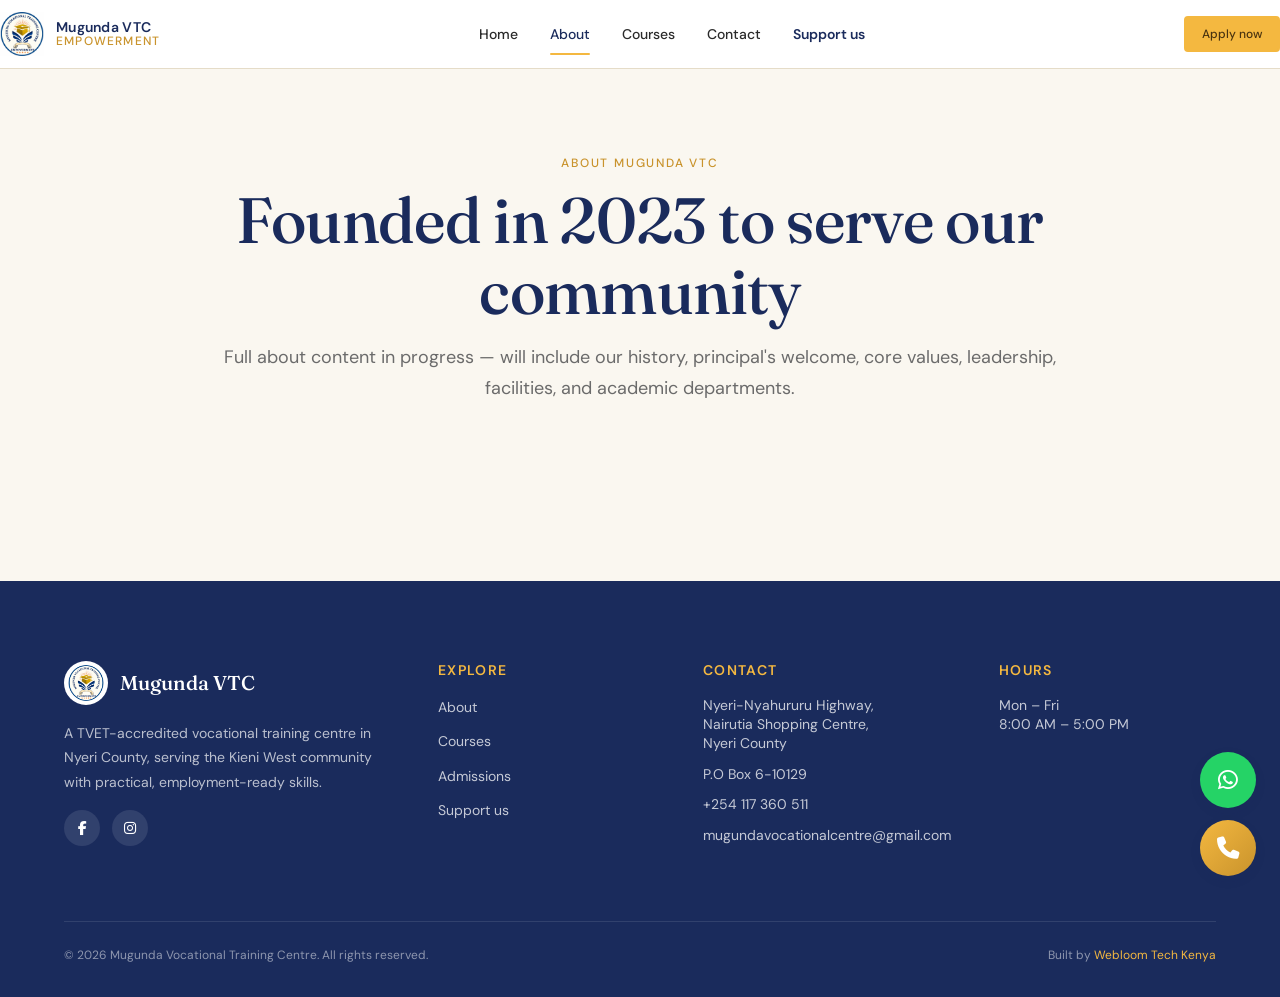
==== about/index.html @ 92c5f70f "Sprint 1 + 2: real content, real photos, contact info synced across all pages" ====
<!DOCTYPE html>
<html lang="en">

<head>
  <meta charset="UTF-8" />
  <meta name="viewport" content="width=device-width, initial-scale=1.0" />
  <title>About — Mugunda Vocational Training Centre</title>
  <meta name="description" content="The story of Mugunda VTC — founded in 2023 to serve Kieni West, now a TVET-accredited vocational training centre." />
  <link rel="icon" type="image/jpeg" href="/assets/images/logo/mugunda-logo.jpg" />
  <link rel="stylesheet" href="https://cdnjs.cloudflare.com/ajax/libs/font-awesome/6.7.2/css/all.min.css" />
  <link rel="preconnect" href="https://fonts.googleapis.com" />
  <link rel="preconnect" href="https://fonts.gstatic.com" crossorigin />
  <link
    href="https://fonts.googleapis.com/css2?family=DM+Sans:wght@400;500;600;700&family=Fraunces:opsz,wght@9..144,400;9..144,500;9..144,600&display=swap"
    rel="stylesheet" />
  <link rel="stylesheet" href="/assets/css/main.css" />
</head>

<body>

  <header class="nav" role="banner">
    <div class="container nav__inner">
      <a href="/" class="nav__logo" aria-label="Mugunda VTC home">
        <img src="/assets/images/logo/mugunda-logo.jpg" alt="" width="44" height="44" />
        <span class="nav__logo-text">
          <span class="nav__logo-name">Mugunda VTC</span>
          <span class="nav__logo-tagline">Empowerment</span>
        </span>
      </a>
      <nav aria-label="Main">
        <ul class="nav__links">
          <li><a href="/" class="nav__link">Home</a></li>
          <li><a href="/about/" class="nav__link is-active">About</a></li>
          <li><a href="/courses/" class="nav__link">Courses</a></li>
          <li><a href="/contact/" class="nav__link">Contact</a></li>
          <li><a href="/support-us/" class="nav__link nav__link--emphasis">Support us</a></li>
        </ul>
      </nav>
      <div class="nav__cta">
        <a href="/admissions/" class="btn btn--primary btn--sm">Apply now</a>
      </div>
      <button class="nav__toggle" type="button" aria-label="Open menu" aria-expanded="false">
        <span class="nav__toggle-bar" aria-hidden="true"></span>
      </button>
    </div>
  </header>

  <main id="main">
    <section class="section">
      <div class="container-narrow text-center">
        <span class="eyebrow">About Mugunda VTC</span>
        <h1>Founded in 2023 to serve our community</h1>
        <p class="lead mt-4 text-muted">
          Full about content in progress — will include our history, principal's welcome, core values, leadership, facilities, and academic departments.
        </p>
      </div>
    </section>
  </main>

  <footer class="footer" role="contentinfo">
    <div class="container">
      <div class="footer__grid">
        <div class="footer__brand">
          <div class="footer__logo">
            <img src="/assets/images/logo/mugunda-logo.jpg" alt="" width="44" height="44" />
            <span class="footer__logo-text">Mugunda VTC</span>
          </div>
          <p class="footer__blurb">
            A TVET-accredited vocational training centre in Nyeri County, serving the Kieni West community with practical, employment-ready skills.
          </p>
          <div class="footer__socials">
            <a href="#" class="footer__social" aria-label="Facebook"><i class="fa-brands fa-facebook-f"></i></a>
            <a href="#" class="footer__social" aria-label="Instagram"><i class="fa-brands fa-instagram"></i></a>
          </div>
        </div>
        <div>
          <h4 class="footer__heading">Explore</h4>
          <div class="footer__links">
            <a href="/about/" class="footer__link">About</a>
            <a href="/courses/" class="footer__link">Courses</a>
            <a href="/admissions/" class="footer__link">Admissions</a>
            <a href="/support-us/" class="footer__link">Support us</a>
          </div>
        </div>
        <div>
          <h4 class="footer__heading">Contact</h4>
          <div class="footer__contact-item">Nyeri-Nyahururu Highway,<br />Nairutia Shopping Centre,<br />Nyeri County</div>
          <div class="footer__contact-item">P.O Box 6-10129</div>
          <div class="footer__contact-item">+254 117 360 511</div>
          <div class="footer__contact-item">mugundavocationalcentre@gmail.com</div>
        </div>
        <div>
          <h4 class="footer__heading">Hours</h4>
          <div class="footer__contact-item">Mon – Fri<br />8:00 AM – 5:00 PM</div>
        </div>
      </div>
      <div class="footer__bottom">
        <div>© <span id="year">2026</span> Mugunda Vocational Training Centre. All rights reserved.</div>
        <div>Built by <a href="https://webloom-tech.onrender.com/" target="_blank"  style="color: var(--color-gold);">Webloom Tech Kenya</a>
        </div>
      </div>
    </div>
  </footer>

  <!-- <div class="float-actions" aria-label="Quick contact">
    <a href="https://wa.me/254117360511" class="float-btn float-btn--whatsapp" aria-label="Chat on WhatsApp" target="_blank" rel="noopener">W</a>
    <a href="tel:+254117360511" class="float-btn float-btn--call" aria-label="Call us">☎</a>
  </div> -->

  <div class="float-actions" aria-label="Quick contact">
    <a href="https://wa.me/254117360511" class="float-btn float-btn--whatsapp" aria-label="Chat on WhatsApp"
      target="_blank" rel="noopener">
      <i class="fa-brands fa-whatsapp"></i>
    </a>

    <a href="tel:+254117360511" class="float-btn float-btn--call" aria-label="Call us">
      <i class="fa-solid fa-phone"></i>
    </a>
  </div>

  <script src="/assets/js/main.js" defer></script>
  <script>document.getElementById('year').textContent = new Date().getFullYear();</script>
</body>

</html>
---- assets/css/main.css ----
/* ============================================================
   Mugunda VTC — main CSS entry point
   Every HTML page links this file and only this file.
   ============================================================ */

/* Base — tokens, reset, typography, utilities */
@import url('base/variables.css');
@import url('base/reset.css');
@import url('base/typography.css');
@import url('base/utilities.css');

/* Layout — containers, grid, nav, footer */
@import url('layout/container.css');
@import url('layout/grid.css');
@import url('layout/nav.css');
@import url('layout/footer.css');

/* Components — reusable UI pieces */
@import url('components/buttons.css');
@import url('components/cards.css');
@import url('components/forms.css');

/* Pages — page-specific overrides (kept as small as possible) */
@import url('pages/home.css');
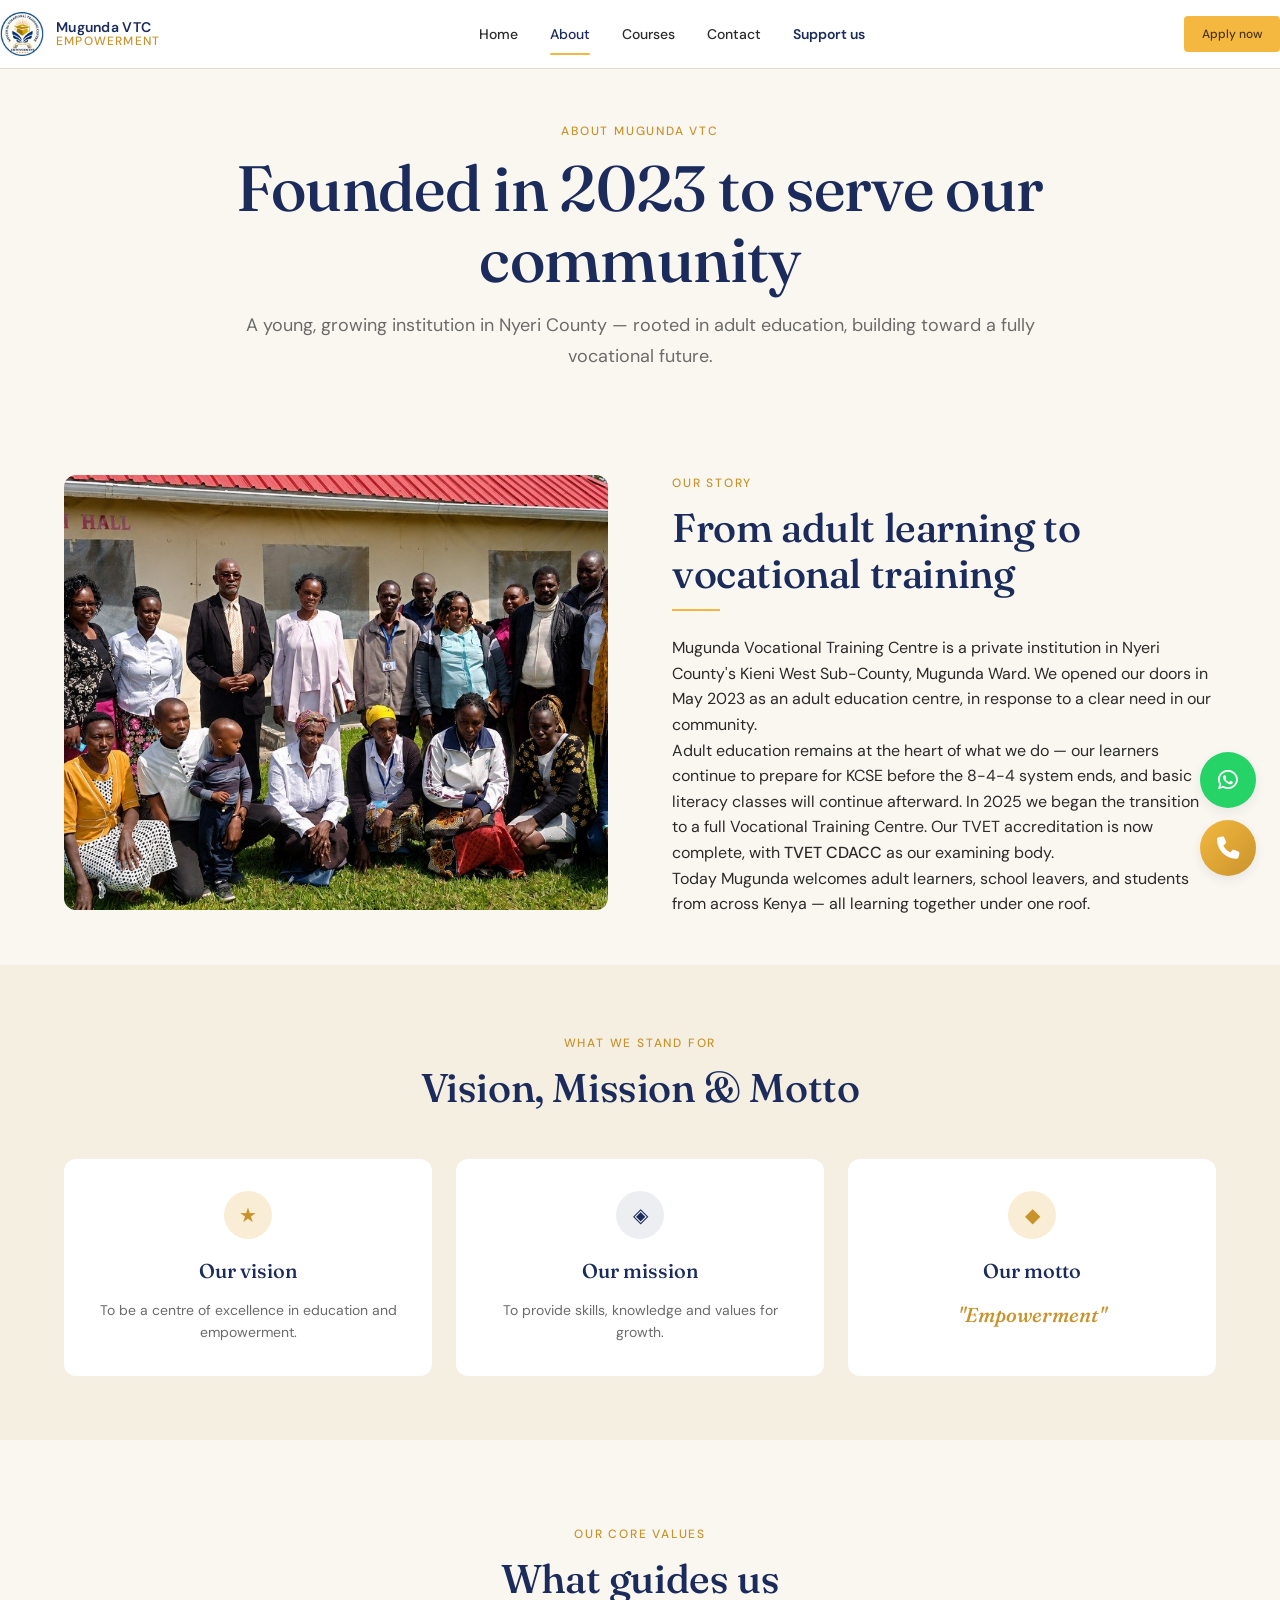
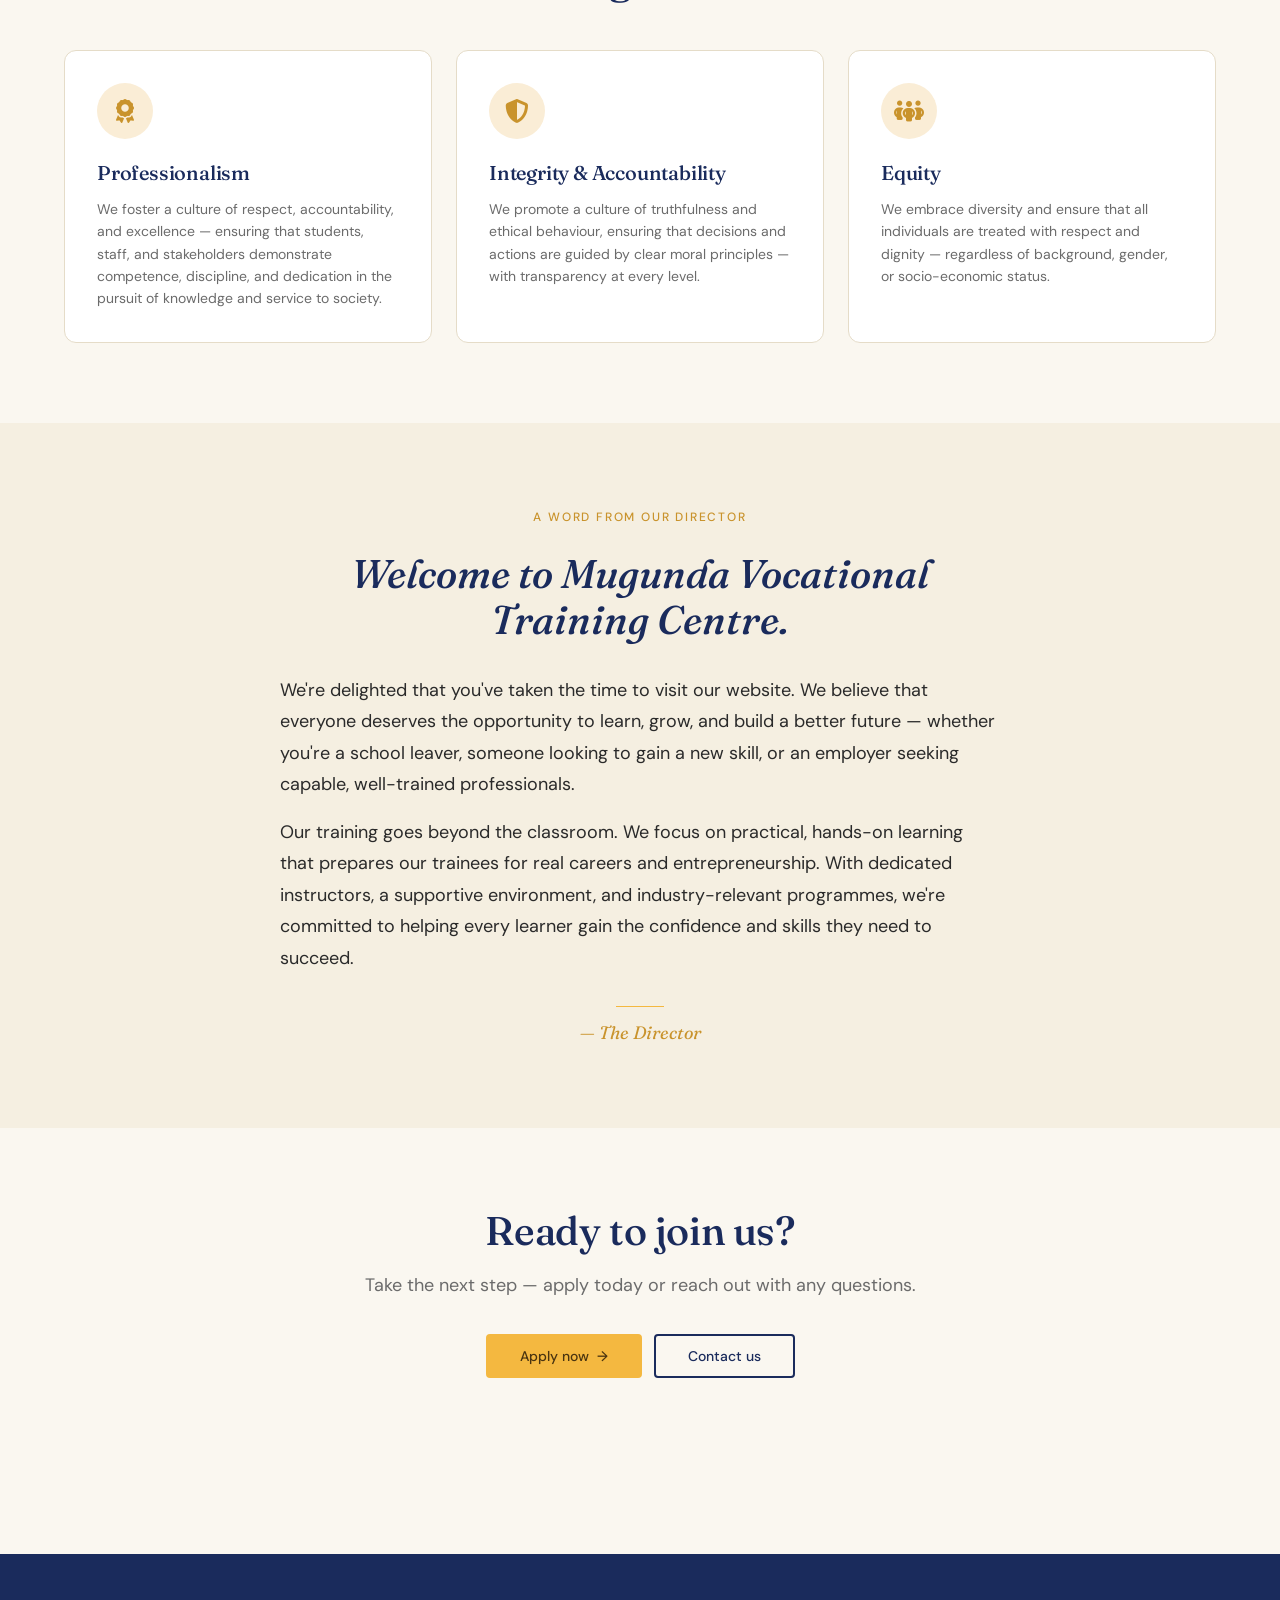
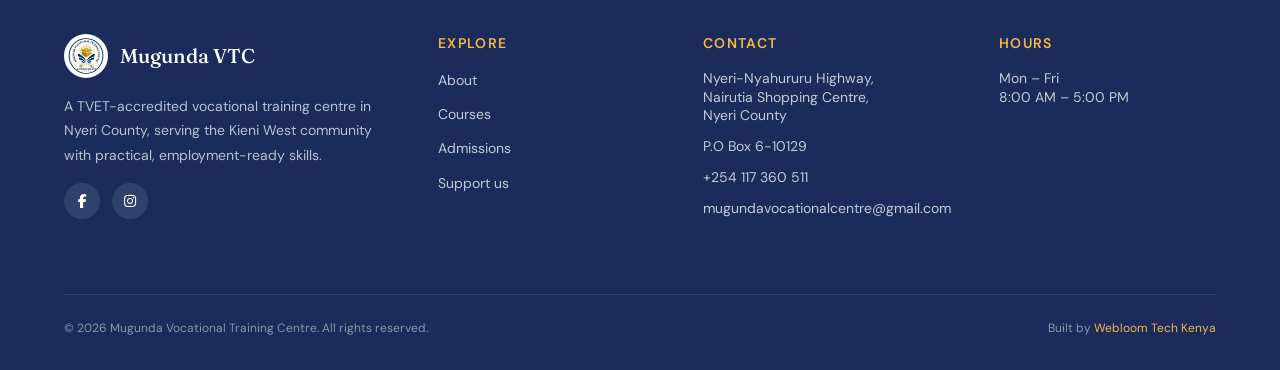
==== commit 26cca01e: "Sprint 5: About page with story, VMV, core values, and director's welcome" ====
--- a/about/index.html
+++ b/about/index.html
@@ -5,7 +5,8 @@
   <meta charset="UTF-8" />
   <meta name="viewport" content="width=device-width, initial-scale=1.0" />
   <title>About — Mugunda Vocational Training Centre</title>
-  <meta name="description" content="The story of Mugunda VTC — founded in 2023 to serve Kieni West, now a TVET-accredited vocational training centre." />
+  <meta name="description"
+    content="The story of Mugunda VTC — founded in 2023 to serve Kieni West, now a TVET-accredited vocational training centre." />
   <link rel="icon" type="image/jpeg" href="/assets/images/logo/mugunda-logo.jpg" />
   <link rel="stylesheet" href="https://cdnjs.cloudflare.com/ajax/libs/font-awesome/6.7.2/css/all.min.css" />
   <link rel="preconnect" href="https://fonts.googleapis.com" />
@@ -14,6 +15,117 @@
     href="https://fonts.googleapis.com/css2?family=DM+Sans:wght@400;500;600;700&family=Fraunces:opsz,wght@9..144,400;9..144,500;9..144,600&display=swap"
     rel="stylesheet" />
   <link rel="stylesheet" href="/assets/css/main.css" />
+
+  <!-- Page-scoped styles (about page only) -->
+  <style>
+    .core-values-grid {
+      display: grid;
+      grid-template-columns: 1fr;
+      gap: var(--space-5);
+    }
+
+    @media (min-width: 720px) {
+      .core-values-grid {
+        grid-template-columns: repeat(3, 1fr);
+      }
+    }
+
+    .core-value-card {
+      background: var(--color-white);
+      border: 1px solid var(--color-border);
+      border-radius: var(--radius-lg);
+      padding: var(--space-6);
+      display: flex;
+      flex-direction: column;
+      gap: var(--space-3);
+      transition: transform var(--dur-base) var(--ease),
+        box-shadow var(--dur-base) var(--ease);
+    }
+
+    .core-value-card:hover {
+      transform: translateY(-3px);
+      box-shadow: var(--shadow-md);
+    }
+
+    .core-value-card__icon {
+      width: 56px;
+      height: 56px;
+      border-radius: var(--radius-full);
+      background: var(--color-gold-soft);
+      color: var(--color-gold-dark);
+      display: flex;
+      align-items: center;
+      justify-content: center;
+      font-size: 1.5rem;
+      margin-bottom: var(--space-2);
+    }
+
+    .core-value-card__title {
+      font-family: var(--font-display);
+      font-size: var(--fs-lg);
+      font-weight: var(--fw-medium);
+      color: var(--color-navy);
+    }
+
+    .core-value-card__body {
+      font-size: var(--fs-sm);
+      color: var(--color-text-muted);
+      line-height: var(--lh-normal);
+    }
+
+    /* Director's welcome — editorial styling */
+    .director-welcome {
+      max-width: 720px;
+      margin: 0 auto;
+      text-align: center;
+    }
+
+    .director-welcome__greeting {
+      font-family: var(--font-display);
+      font-size: clamp(1.75rem, 2.5vw + 0.75rem, 2.5rem);
+      font-style: italic;
+      font-weight: var(--fw-medium);
+      color: var(--color-navy);
+      line-height: var(--lh-tight);
+      margin: var(--space-3) 0 var(--space-6);
+    }
+
+    .director-welcome__body p {
+      font-size: var(--fs-md);
+      line-height: var(--lh-relaxed);
+      color: var(--color-text);
+      margin-bottom: var(--space-4);
+      text-align: left;
+    }
+
+    .director-welcome__sign {
+      margin-top: var(--space-6);
+      font-family: var(--font-display);
+      font-style: italic;
+      font-size: var(--fs-md);
+      color: var(--color-gold-dark);
+    }
+
+    .director-welcome__sign::before {
+      content: '';
+      display: block;
+      width: 48px;
+      height: 1px;
+      background: var(--color-gold);
+      margin: 0 auto var(--space-3);
+    }
+
+    /* Story section adjustments */
+    .story-content h2::after {
+      content: '';
+      display: block;
+      width: 48px;
+      height: 2px;
+      background: var(--color-gold);
+      margin-top: var(--space-3);
+      margin-bottom: var(--space-5);
+    }
+  </style>
 </head>
 
 <body>
@@ -46,15 +158,157 @@
   </header>
 
   <main id="main">
-    <section class="section">
+
+    <!-- ================================================================
+         HERO
+         ================================================================ -->
+    <section class="section-sm">
       <div class="container-narrow text-center">
         <span class="eyebrow">About Mugunda VTC</span>
         <h1>Founded in 2023 to serve our community</h1>
         <p class="lead mt-4 text-muted">
-          Full about content in progress — will include our history, principal's welcome, core values, leadership, facilities, and academic departments.
+          A young, growing institution in Nyeri County — rooted in adult education, building toward a fully vocational future.
         </p>
       </div>
     </section>
+
+    <!-- ================================================================
+         OUR STORY
+         ================================================================ -->
+    <section class="section-sm">
+      <div class="container split-2">
+        <div class="feature-story__image">
+          <img src="/assets/images/hero/campus.jpg" alt="Mugunda VTC community and leadership at Tumaini Hall" />
+        </div>
+        <div class="story-content">
+          <span class="eyebrow">Our story</span>
+          <h2>From adult learning to vocational training</h2>
+          <p>
+            Mugunda Vocational Training Centre is a private institution in Nyeri County&#39;s Kieni West Sub-County, Mugunda Ward. We opened our doors in May 2023 as an adult education centre, in response to a clear need in our community.
+          </p>
+          <p>
+            Adult education remains at the heart of what we do — our learners continue to prepare for KCSE before the 8-4-4 system ends, and basic literacy classes will continue afterward. In 2025 we began the transition to a full Vocational Training Centre. Our TVET accreditation is now complete, with <strong>TVET CDACC</strong> as our examining body.
+          </p>
+          <p>
+            Today Mugunda welcomes adult learners, school leavers, and students from across Kenya — all learning together under one roof.
+          </p>
+        </div>
+      </div>
+    </section>
+
+    <!-- ================================================================
+         VISION / MISSION / MOTTO
+         ================================================================ -->
+    <section class="values">
+      <div class="container">
+        <div class="text-center mb-8">
+          <span class="eyebrow">What we stand for</span>
+          <h2>Vision, Mission &amp; Motto</h2>
+        </div>
+        <div class="values__grid">
+          <div class="value">
+            <div class="card__icon" aria-hidden="true">★</div>
+            <div class="value__label">Our vision</div>
+            <p class="value__body">To be a centre of excellence in education and empowerment.</p>
+          </div>
+          <div class="value">
+            <div class="card__icon card__icon--alt" aria-hidden="true">◈</div>
+            <div class="value__label">Our mission</div>
+            <p class="value__body">To provide skills, knowledge and values for growth.</p>
+          </div>
+          <div class="value">
+            <div class="card__icon" aria-hidden="true">◆</div>
+            <div class="value__label">Our motto</div>
+            <p class="value__body value__body--accent">"Empowerment"</p>
+          </div>
+        </div>
+      </div>
+    </section>
+
+    <!-- ================================================================
+         CORE VALUES
+         ================================================================ -->
+    <section class="section">
+      <div class="container">
+        <div class="text-center mb-8">
+          <span class="eyebrow">Our core values</span>
+          <h2>What guides us</h2>
+        </div>
+        <div class="core-values-grid">
+
+          <div class="core-value-card">
+            <div class="core-value-card__icon" aria-hidden="true">
+              <i class="fa-solid fa-award"></i>
+            </div>
+            <h3 class="core-value-card__title">Professionalism</h3>
+            <p class="core-value-card__body">
+              We foster a culture of respect, accountability, and excellence — ensuring that students, staff, and stakeholders demonstrate competence, discipline, and dedication in the pursuit of knowledge and service to society.
+            </p>
+          </div>
+
+          <div class="core-value-card">
+            <div class="core-value-card__icon" aria-hidden="true">
+              <i class="fa-solid fa-shield-halved"></i>
+            </div>
+            <h3 class="core-value-card__title">Integrity &amp; Accountability</h3>
+            <p class="core-value-card__body">
+              We promote a culture of truthfulness and ethical behaviour, ensuring that decisions and actions are guided by clear moral principles — with transparency at every level.
+            </p>
+          </div>
+
+          <div class="core-value-card">
+            <div class="core-value-card__icon" aria-hidden="true">
+              <i class="fa-solid fa-people-group"></i>
+            </div>
+            <h3 class="core-value-card__title">Equity</h3>
+            <p class="core-value-card__body">
+              We embrace diversity and ensure that all individuals are treated with respect and dignity — regardless of background, gender, or socio-economic status.
+            </p>
+          </div>
+
+        </div>
+      </div>
+    </section>
+
+    <!-- ================================================================
+         A WORD FROM OUR DIRECTOR
+         ================================================================ -->
+    <section class="section" style="background: var(--color-cream-2);">
+      <div class="container-narrow">
+        <div class="director-welcome">
+          <span class="eyebrow">A word from our Director</span>
+          <p class="director-welcome__greeting">Welcome to Mugunda Vocational Training Centre.</p>
+          <div class="director-welcome__body">
+            <p>
+              We&#39;re delighted that you&#39;ve taken the time to visit our website. We believe that everyone deserves the opportunity to learn, grow, and build a better future — whether you&#39;re a school leaver, someone looking to gain a new skill, or an employer seeking capable, well-trained professionals.
+            </p>
+            <p>
+              Our training goes beyond the classroom. We focus on practical, hands-on learning that prepares our trainees for real careers and entrepreneurship. With dedicated instructors, a supportive environment, and industry-relevant programmes, we&#39;re committed to helping every learner gain the confidence and skills they need to succeed.
+            </p>
+          </div>
+          <div class="director-welcome__sign">— The Director</div>
+        </div>
+      </div>
+    </section>
+
+    <!-- ================================================================
+         BOTTOM CTA
+         ================================================================ -->
+    <section class="section">
+      <div class="container-narrow text-center">
+        <h2>Ready to join us?</h2>
+        <p class="lead mt-4 text-muted mb-6">
+          Take the next step — apply today or reach out with any questions.
+        </p>
+        <div class="flex gap-3" style="justify-content: center; flex-wrap: wrap;">
+          <a href="/admissions/" class="btn btn--primary">
+            Apply now <span class="btn__arrow" aria-hidden="true">→</span>
+          </a>
+          <a href="/contact/" class="btn btn--outline">Contact us</a>
+        </div>
+      </div>
+    </section>
+
   </main>
 
   <footer class="footer" role="contentinfo">
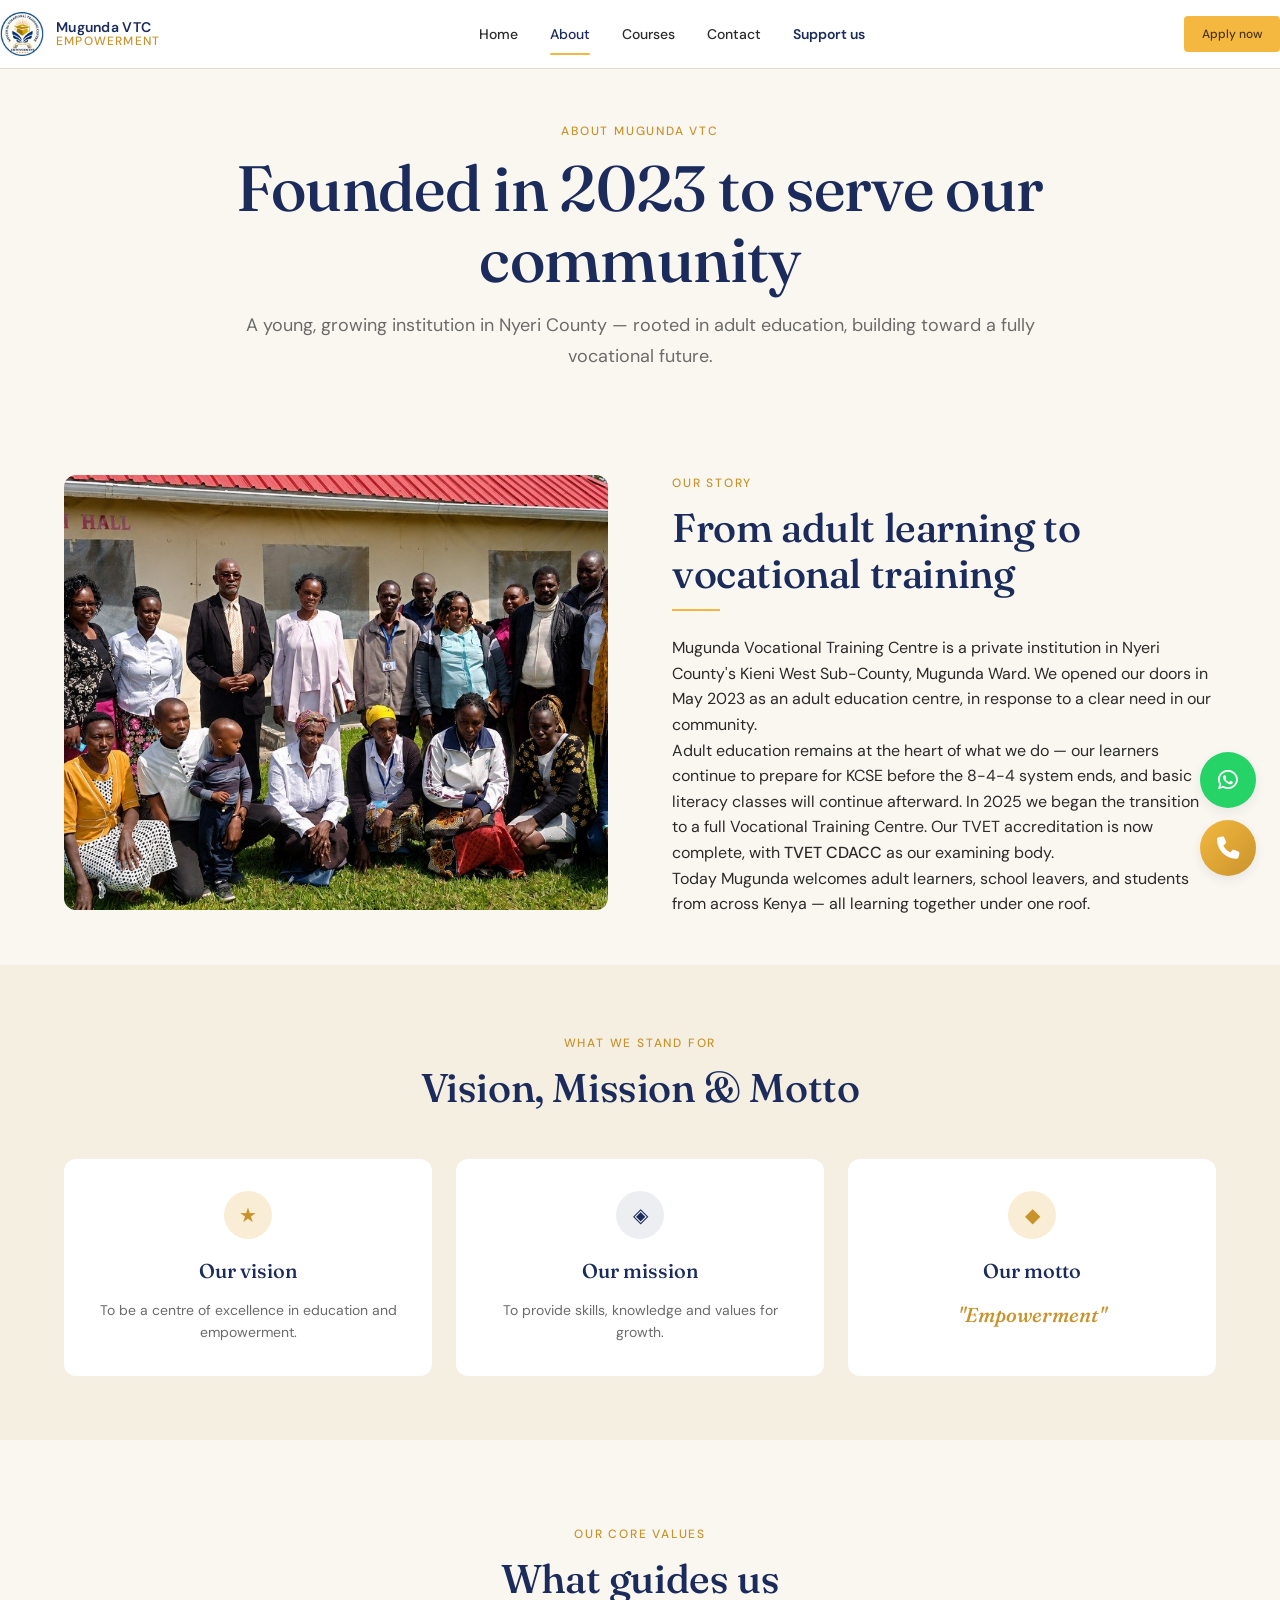
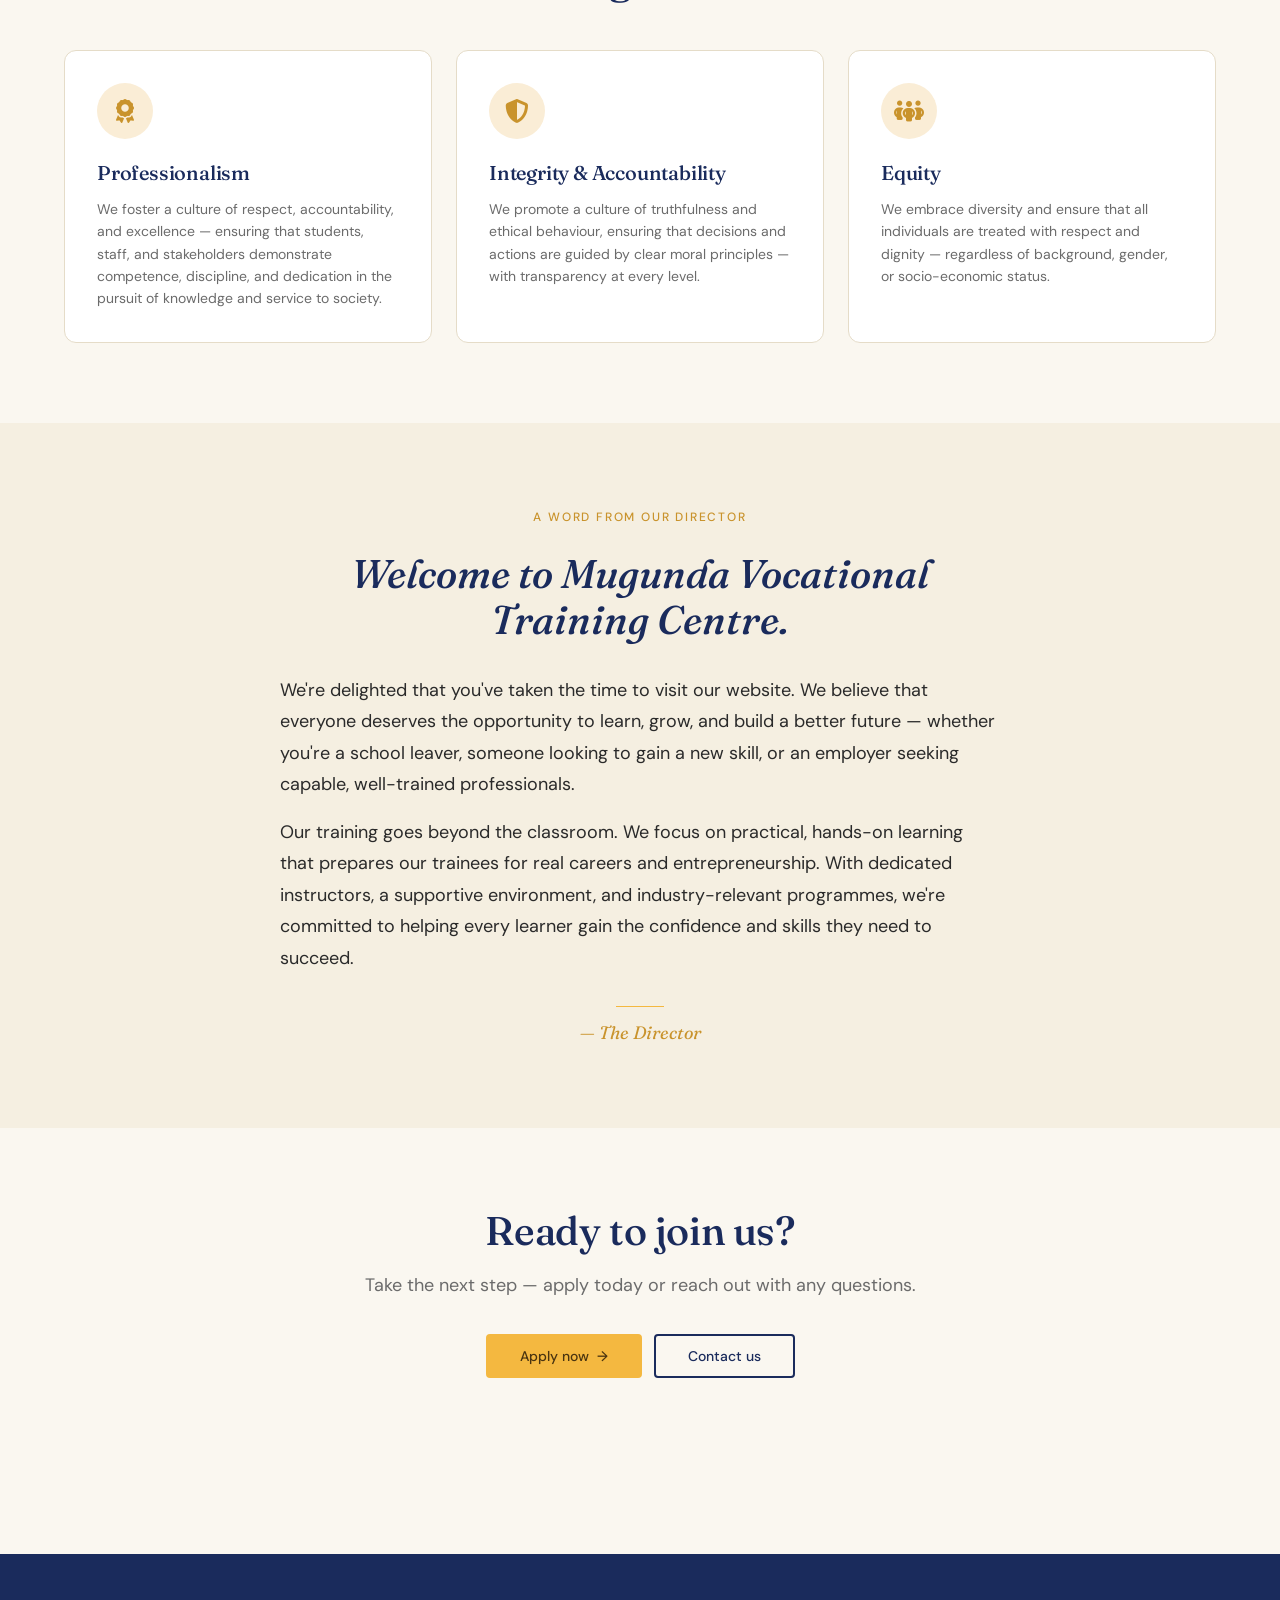
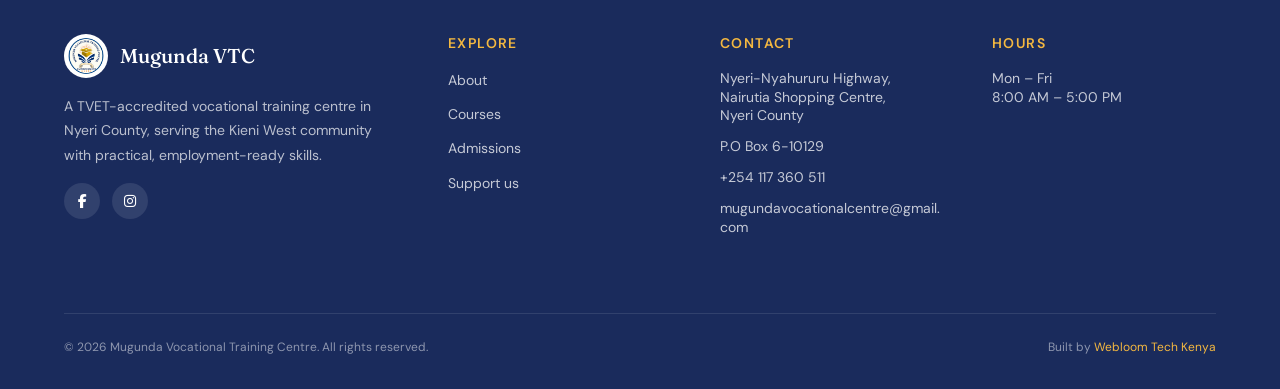
==== commit 6628e446: "seo done" ====
--- a/about/index.html
+++ b/about/index.html
@@ -6,7 +6,35 @@
   <meta name="viewport" content="width=device-width, initial-scale=1.0" />
   <title>About — Mugunda Vocational Training Centre</title>
   <meta name="description"
-    content="The story of Mugunda VTC — founded in 2023 to serve Kieni West, now a TVET-accredited vocational training centre." />
+    content="The story of Mugunda VTC — founded in 2023 to serve Kieni West, now a TVET-accredited vocational training centre in Nyeri County, Kenya." />
+  <meta name="keywords" content="about Mugunda VTC, Mugunda Vocational Training Centre history, Kieni West, TVET accredited, Nyeri County, vocational school Kenya" />
+  <meta name="author" content="Mugunda Vocational Training Centre" />
+  <meta name="robots" content="index, follow" />
+  <link rel="canonical" href="https://mugundavtc.co.ke/about/" />
+
+  <!-- Open Graph / Facebook -->
+  <meta property="og:type" content="website" />
+  <meta property="og:url" content="https://mugundavtc.co.ke/about/" />
+  <meta property="og:title" content="About — Mugunda Vocational Training Centre" />
+  <meta property="og:description" content="The story of Mugunda VTC — founded in 2023 to serve Kieni West, now a TVET-accredited vocational training centre in Nyeri County, Kenya." />
+  <meta property="og:image" content="https://mugundavtc.co.ke/assets/images/hero/campus.jpg" />
+  <meta property="og:image:width" content="1200" />
+  <meta property="og:image:height" content="630" />
+  <meta property="og:site_name" content="Mugunda Vocational Training Centre" />
+
+  <!-- Twitter -->
+  <meta name="twitter:card" content="summary_large_image" />
+  <meta name="twitter:url" content="https://mugundavtc.co.ke/about/" />
+  <meta name="twitter:title" content="About — Mugunda Vocational Training Centre" />
+  <meta name="twitter:description" content="The story of Mugunda VTC — founded in 2023 to serve Kieni West, now a TVET-accredited vocational training centre in Nyeri County, Kenya." />
+  <meta name="twitter:image" content="https://mugundavtc.co.ke/assets/images/hero/campus.jpg" />
+
+  <!-- Geo Location -->
+  <meta name="geo.region" content="KE-36" />
+  <meta name="geo.placename" content="Nyeri" />
+  <meta name="geo.position" content="-0.4167;36.9500" />
+  <meta name="ICBM" content="-0.4167, 36.9500" />
+
   <link rel="icon" type="image/jpeg" href="/assets/images/logo/mugunda-logo.jpg" />
   <link rel="stylesheet" href="https://cdnjs.cloudflare.com/ajax/libs/font-awesome/6.7.2/css/all.min.css" />
   <link rel="preconnect" href="https://fonts.googleapis.com" />
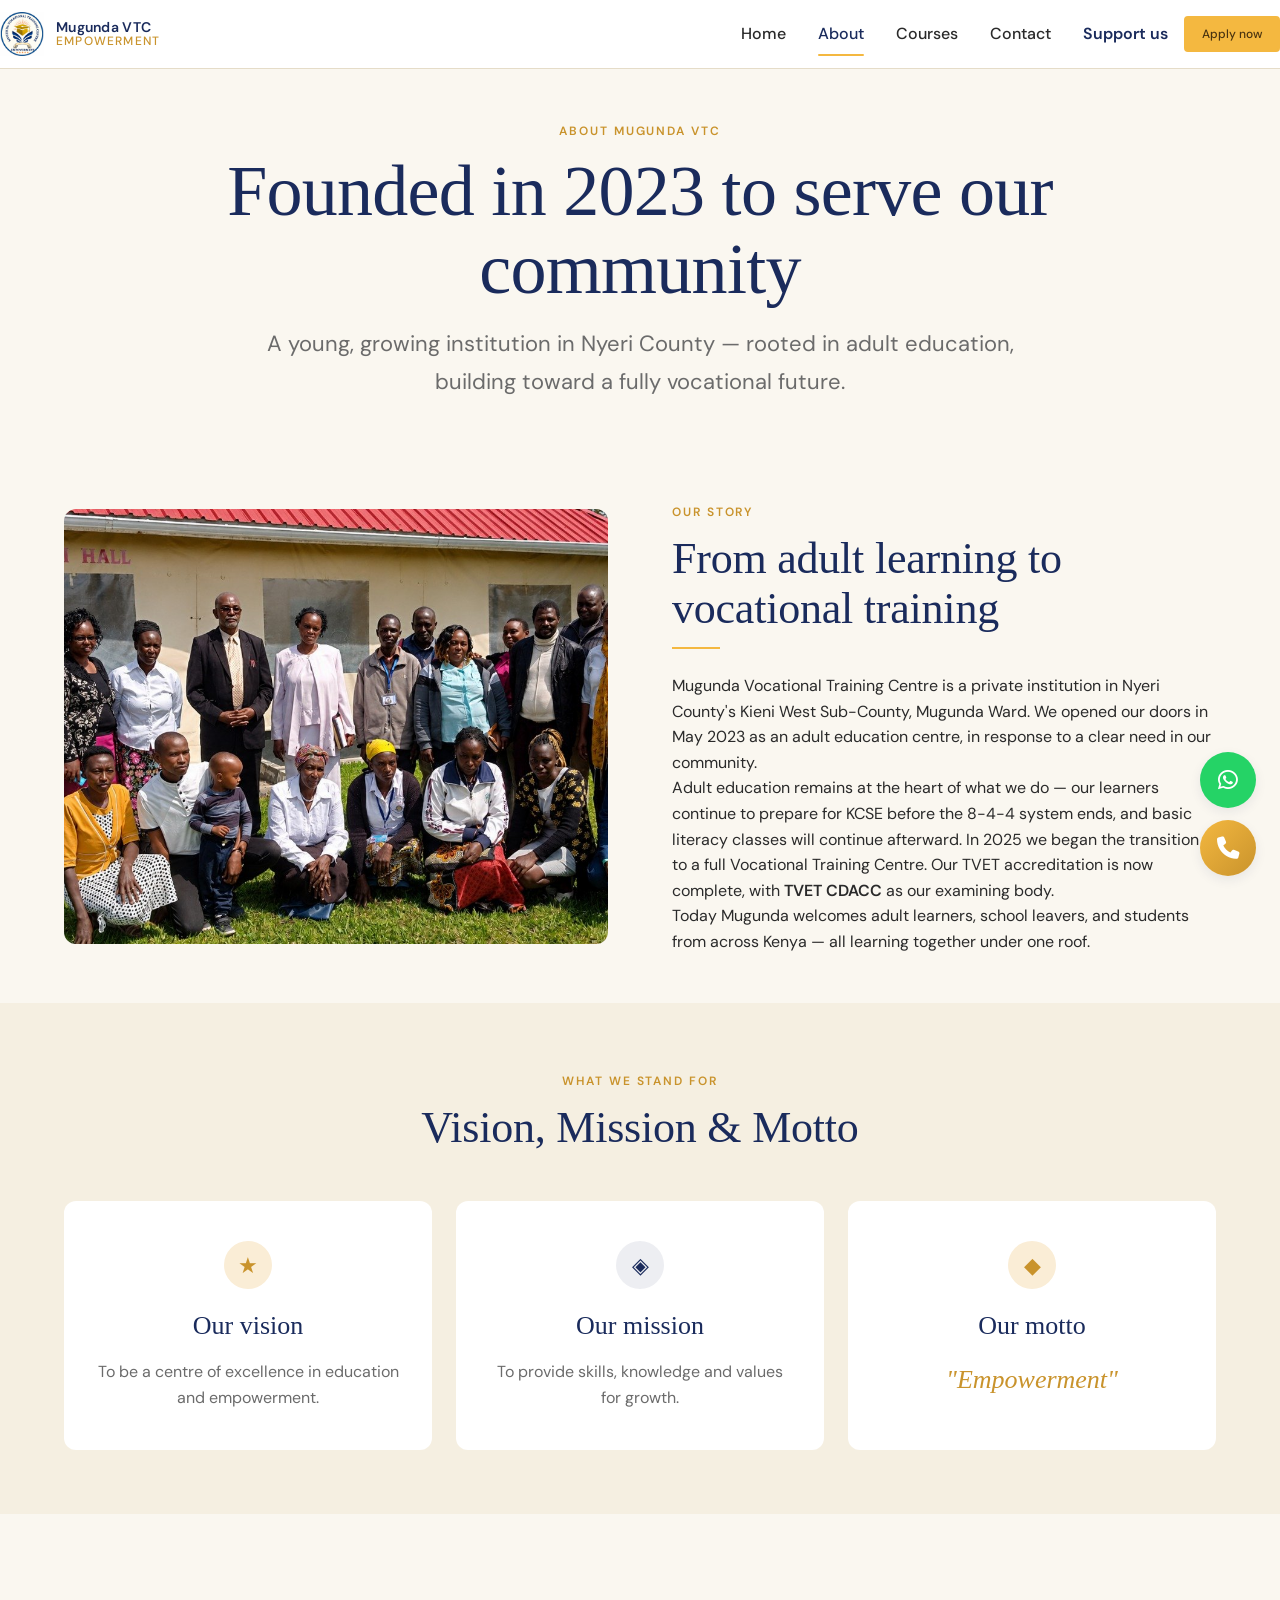
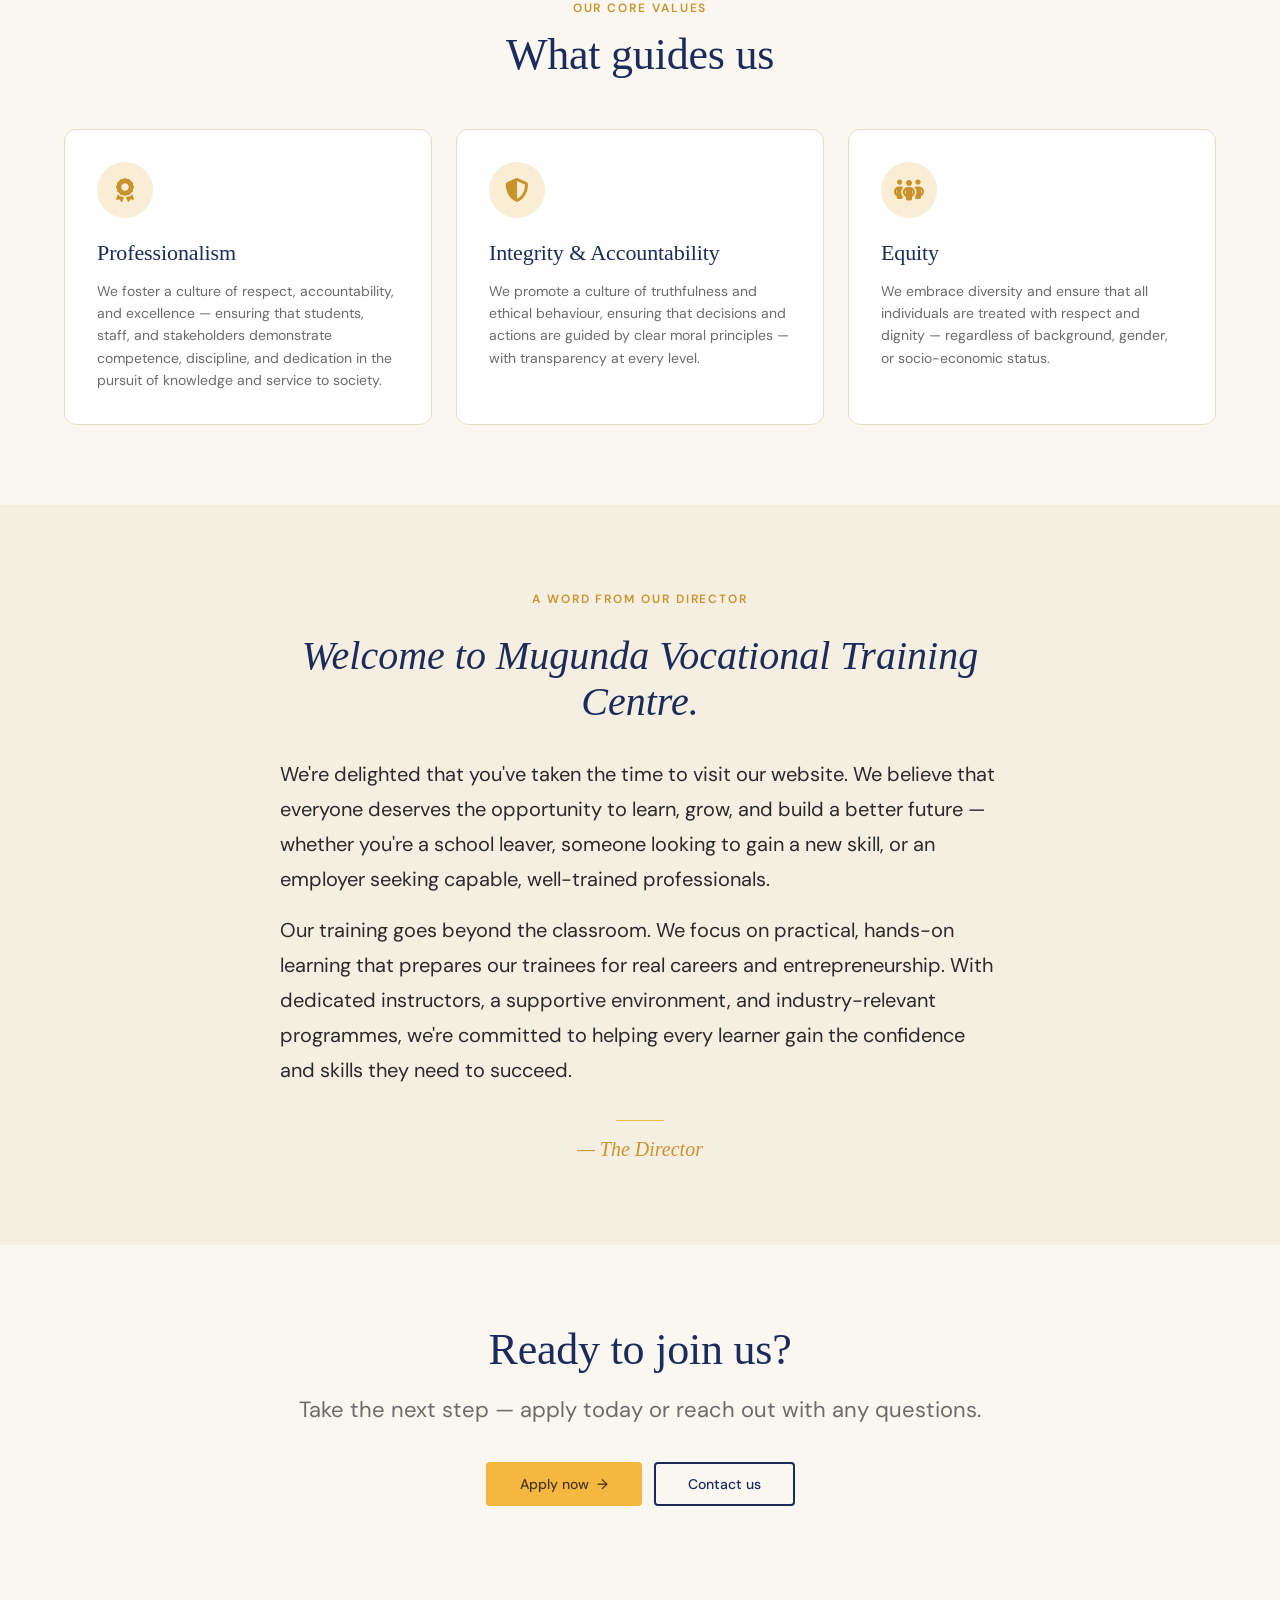
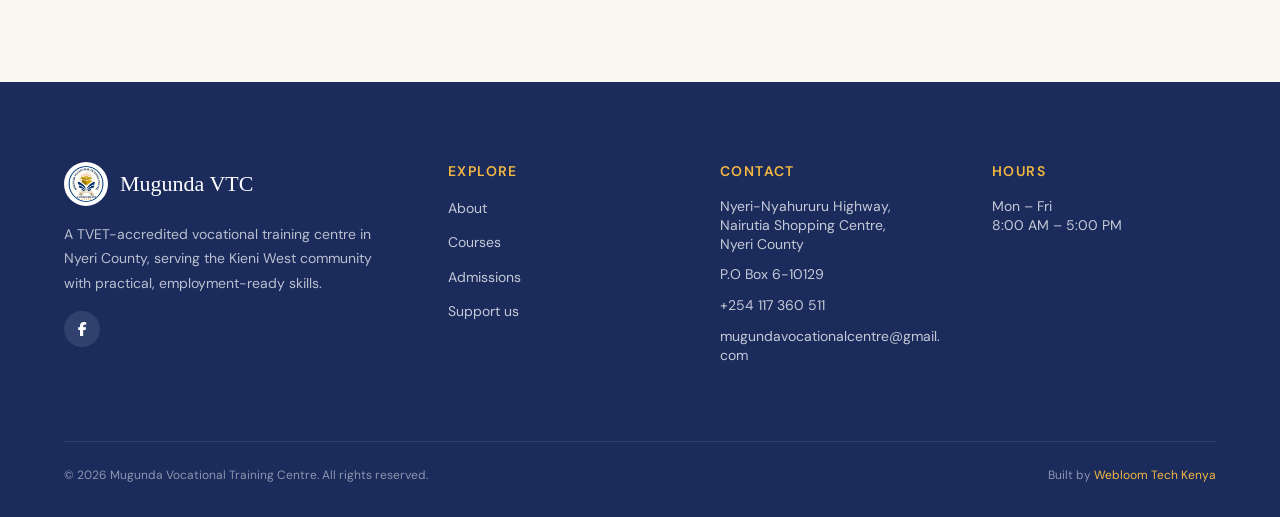
==== commit a061bd3d: "Bigger nav links, right-aligned menu, removed Instagram social link" ====
--- a/about/index.html
+++ b/about/index.html
@@ -10,24 +10,24 @@
   <meta name="keywords" content="about Mugunda VTC, Mugunda Vocational Training Centre history, Kieni West, TVET accredited, Nyeri County, vocational school Kenya" />
   <meta name="author" content="Mugunda Vocational Training Centre" />
   <meta name="robots" content="index, follow" />
-  <link rel="canonical" href="https://mugundavtc.co.ke/about/" />
+  <link rel="canonical" href="https://mugunda-vtc.onrender.com/about/" />
 
   <!-- Open Graph / Facebook -->
   <meta property="og:type" content="website" />
-  <meta property="og:url" content="https://mugundavtc.co.ke/about/" />
+  <meta property="og:url" content="https://mugunda-vtc.onrender.com/about/" />
   <meta property="og:title" content="About — Mugunda Vocational Training Centre" />
   <meta property="og:description" content="The story of Mugunda VTC — founded in 2023 to serve Kieni West, now a TVET-accredited vocational training centre in Nyeri County, Kenya." />
-  <meta property="og:image" content="https://mugundavtc.co.ke/assets/images/hero/campus.jpg" />
+  <meta property="og:image" content="https://mugunda-vtc.onrender.com/assets/images/hero/campus.jpg" />
   <meta property="og:image:width" content="1200" />
   <meta property="og:image:height" content="630" />
   <meta property="og:site_name" content="Mugunda Vocational Training Centre" />
 
   <!-- Twitter -->
   <meta name="twitter:card" content="summary_large_image" />
-  <meta name="twitter:url" content="https://mugundavtc.co.ke/about/" />
+  <meta name="twitter:url" content="https://mugunda-vtc.onrender.com/about/" />
   <meta name="twitter:title" content="About — Mugunda Vocational Training Centre" />
   <meta name="twitter:description" content="The story of Mugunda VTC — founded in 2023 to serve Kieni West, now a TVET-accredited vocational training centre in Nyeri County, Kenya." />
-  <meta name="twitter:image" content="https://mugundavtc.co.ke/assets/images/hero/campus.jpg" />
+  <meta name="twitter:image" content="https://mugunda-vtc.onrender.com/assets/images/hero/campus.jpg" />
 
   <!-- Geo Location -->
   <meta name="geo.region" content="KE-36" />
@@ -35,7 +35,12 @@
   <meta name="geo.position" content="-0.4167;36.9500" />
   <meta name="ICBM" content="-0.4167, 36.9500" />
 
-  <link rel="icon" type="image/jpeg" href="/assets/images/logo/mugunda-logo.jpg" />
+  <link rel="icon" type="image/x-icon" href="/favicon.ico" />
+  <link rel="icon" type="image/png" sizes="32x32" href="/assets/images/favicon/favicon-32x32.png" />
+  <link rel="icon" type="image/png" sizes="16x16" href="/assets/images/favicon/favicon-16x16.png" />
+  <link rel="apple-touch-icon" sizes="180x180" href="/assets/images/favicon/apple-touch-icon.png" />
+  <link rel="manifest" href="/site.webmanifest" />
+  <meta name="theme-color" content="#1a2b5c" />
   <link rel="stylesheet" href="https://cdnjs.cloudflare.com/ajax/libs/font-awesome/6.7.2/css/all.min.css" />
   <link rel="preconnect" href="https://fonts.googleapis.com" />
   <link rel="preconnect" href="https://fonts.gstatic.com" crossorigin />
@@ -351,8 +356,8 @@
             A TVET-accredited vocational training centre in Nyeri County, serving the Kieni West community with practical, employment-ready skills.
           </p>
           <div class="footer__socials">
-            <a href="#" class="footer__social" aria-label="Facebook"><i class="fa-brands fa-facebook-f"></i></a>
-            <a href="#" class="footer__social" aria-label="Instagram"><i class="fa-brands fa-instagram"></i></a>
+            <a href="https://www.facebook.com/profile.php?id=61592059910682&sk=photos" class="footer__social" aria-label="Facebook" target="_blank" rel="noopener"><i class="fa-brands fa-facebook-f"></i></a>
+            
           </div>
         </div>
         <div>
